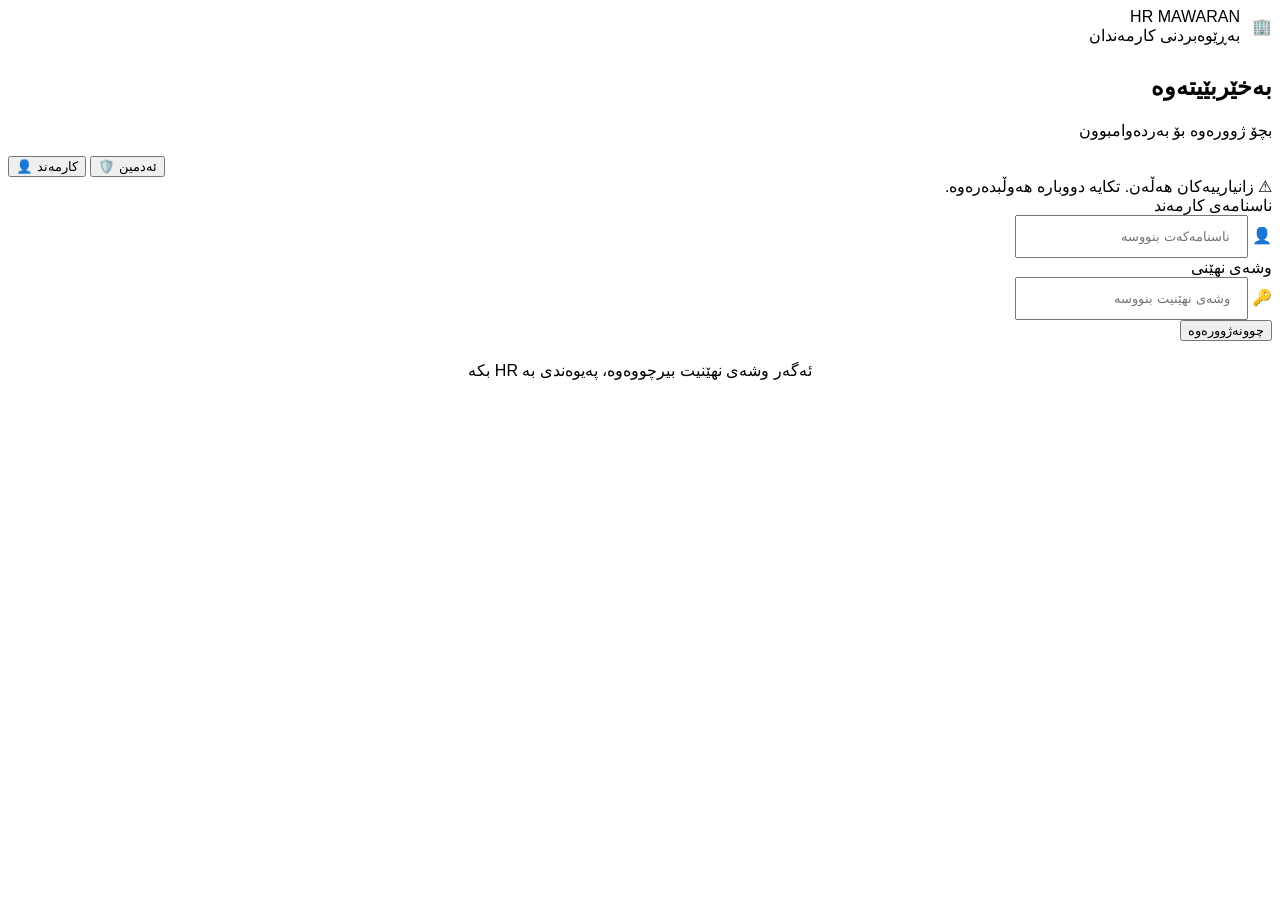
==== index.html @ 533f41a5 "Add files via upload" ====
<!DOCTYPE html>
<html lang="ckb" dir="rtl">
<head>
  <meta charset="UTF-8">
  <meta name="viewport" content="width=device-width, initial-scale=1.0">
  <title>HR MAWARAN — چوونەژوورەوە</title>
  <link rel="stylesheet" href="assets/style.css">
  <link rel="manifest" href="manifest.json">
  <meta name="theme-color" content="#f59e0b">
  <meta name="apple-mobile-web-app-capable" content="yes">
  <meta name="apple-mobile-web-app-status-bar-style" content="black-translucent">
  <meta name="apple-mobile-web-app-title" content="HR MAWARAN">
  <link rel="apple-touch-icon" href="assets/icon.png">
  <style>
    body { font-family: 'Segoe UI', Arial, sans-serif; }
    .login-container { flex-direction: row-reverse; }
    .brand-feature { flex-direction: row-reverse; }
    .input-icon-wrap .input-icon { right: auto; left: 14px; }
    .input-icon-wrap input { padding: 12px 16px 12px 44px; }
    .login-brand { text-align: right; }
    .brand-logo { flex-direction: row-reverse; }
    .brand-headline, .brand-desc { text-align: right; }
    .brand-features { align-items: flex-end; }
    .form-label { text-align: right; display: block; }
    .error-msg { flex-direction: row-reverse; }
    @media (max-width: 768px) { .login-container { flex-direction: column; } }
    .company-logo-img { height: 52px; width: auto; object-fit: contain; }
  </style>
</head>
<body>
<div class="login-page">
  <div class="login-bg"></div>
  <div class="login-grid"></div>
  <div class="login-container">

    <!-- Brand Panel -->
    <div class="login-brand">
      <div class="brand-logo" style="margin-bottom:28px">
        <img src="assets/logo.png" alt="HR MAWARAN" class="company-logo-img"
             onerror="this.style.display='none';document.getElementById('logoFallback').style.display='flex'">
        <div id="logoFallback" style="display:none;align-items:center;gap:12px">
          <div class="brand-icon">🏢</div>
          <div>
            <div class="brand-name">HR MAWARAN</div>
            <div class="brand-sub">بەڕێوەبردنی کارمەندان</div>
          </div>
        </div>
      </div>
    </div><!-- /login-brand -->

    <!-- Form Panel -->
    <div class="login-form-panel">
      <h2 class="form-title" style="text-align:right">بەخێربێیتەوە</h2>
      <p class="form-subtitle" style="text-align:right">بچۆ ژوورەوە بۆ بەردەوامبوون</p>
      <div class="role-tabs" style="direction:ltr">
        <button class="role-tab active" id="tabEmployee" onclick="switchRole('employee')">👤 کارمەند</button>
        <button class="role-tab" id="tabAdmin" onclick="switchRole('admin')">🛡️ ئەدمین</button>
      </div>
      <div class="error-msg" id="loginError">
        <span>⚠</span>
        <span id="loginErrorText">زانیارییەکان هەڵەن. تکایە دووبارە هەوڵبدەرەوە.</span>
      </div>
      <div class="form-group">
        <label class="form-label" for="loginId" id="idLabel">ناسنامەی کارمەند</label>
        <div class="input-icon-wrap">
          <span class="input-icon">👤</span>
          <input type="text" class="form-control" id="loginId" placeholder="ناسنامەکەت بنووسە" autocomplete="username">
        </div>
      </div>
      <div class="form-group">
        <label class="form-label" for="loginPassword">وشەی نهێنی</label>
        <div class="input-icon-wrap">
          <span class="input-icon">🔑</span>
          <input type="password" class="form-control" id="loginPassword" placeholder="وشەی نهێنیت بنووسە" autocomplete="current-password">
        </div>
      </div>
      <button class="btn btn-primary btn-block btn-lg" id="loginBtn" onclick="doLogin()">چوونەژوورەوە</button>
      <p class="text-muted text-sm" style="text-align:center;margin-top:20px">ئەگەر وشەی نهێنیت بیرچووەوە، پەیوەندی بە HR بکە</p>
    </div>
  </div>
</div>
<div class="toast-container" id="toastContainer"></div>
<script src="assets/script.js?v=4"></script>
<script>
  let currentRole = 'employee';
  window.addEventListener('DOMContentLoaded', () => {
    const user = Session.get();
    if (user) redirectUser(user);
    document.getElementById('loginPassword').addEventListener('keydown', e => { if (e.key === 'Enter') doLogin(); });
    document.getElementById('loginId').addEventListener('keydown', e => { if (e.key === 'Enter') doLogin(); });
  });
  function switchRole(role) {
    currentRole = role;
    document.getElementById('tabEmployee').classList.toggle('active', role === 'employee');
    document.getElementById('tabAdmin').classList.toggle('active', role === 'admin');
    document.getElementById('idLabel').textContent = role === 'admin' ? 'ناسنامەی ئەدمین' : 'ناسنامەی کارمەند';
    document.getElementById('loginId').placeholder = role === 'admin' ? 'ناسنامەی ئەدمین بنووسە' : 'ناسنامەکەت بنووسە';
    hideError();
  }
  async function doLogin() {
    const id = document.getElementById('loginId').value.trim();
    const password = document.getElementById('loginPassword').value;
    const btn = document.getElementById('loginBtn');
    hideError();
    if (!id || !password) { showError('تکایە ناسنامە و وشەی نهێنی بنووسە.'); return; }
    btn.disabled = true;
    btn.innerHTML = '<span class="spinner spinner-sm"></span> چاوەڕێبکە...';
    try {
      const res = await API.login(id, password, currentRole);
      if (res.success && res.data) {
        const user = { ...res.data, role: currentRole };
        Session.set(user);
        Toast.success('بەخێربێیتەوە!', `مەرحەبا، ${user.name || id}`);
        setTimeout(() => redirectUser(user), 600);
      } else {
        showError(res.message || 'زانیارییەکان هەڵەن. تکایە دووبارە هەوڵبدەرەوە.');
      }
    } catch (e) {
      showError('پەیوەندی سەرکەوتوو نەبوو. تکایە نێتووەرکەکەت بپشکنە.');
    } finally {
      btn.disabled = false;
      btn.innerHTML = 'چوونەژوورەوە';
    }
  }
  function redirectUser(user) { window.location.href = user.role === 'admin' ? 'admin.html' : 'attendance.html'; }
  function showError(msg) { document.getElementById('loginErrorText').textContent = msg; document.getElementById('loginError').classList.add('show'); }
  function hideError() { document.getElementById('loginError').classList.remove('show'); }
</script>
</body>
</html>
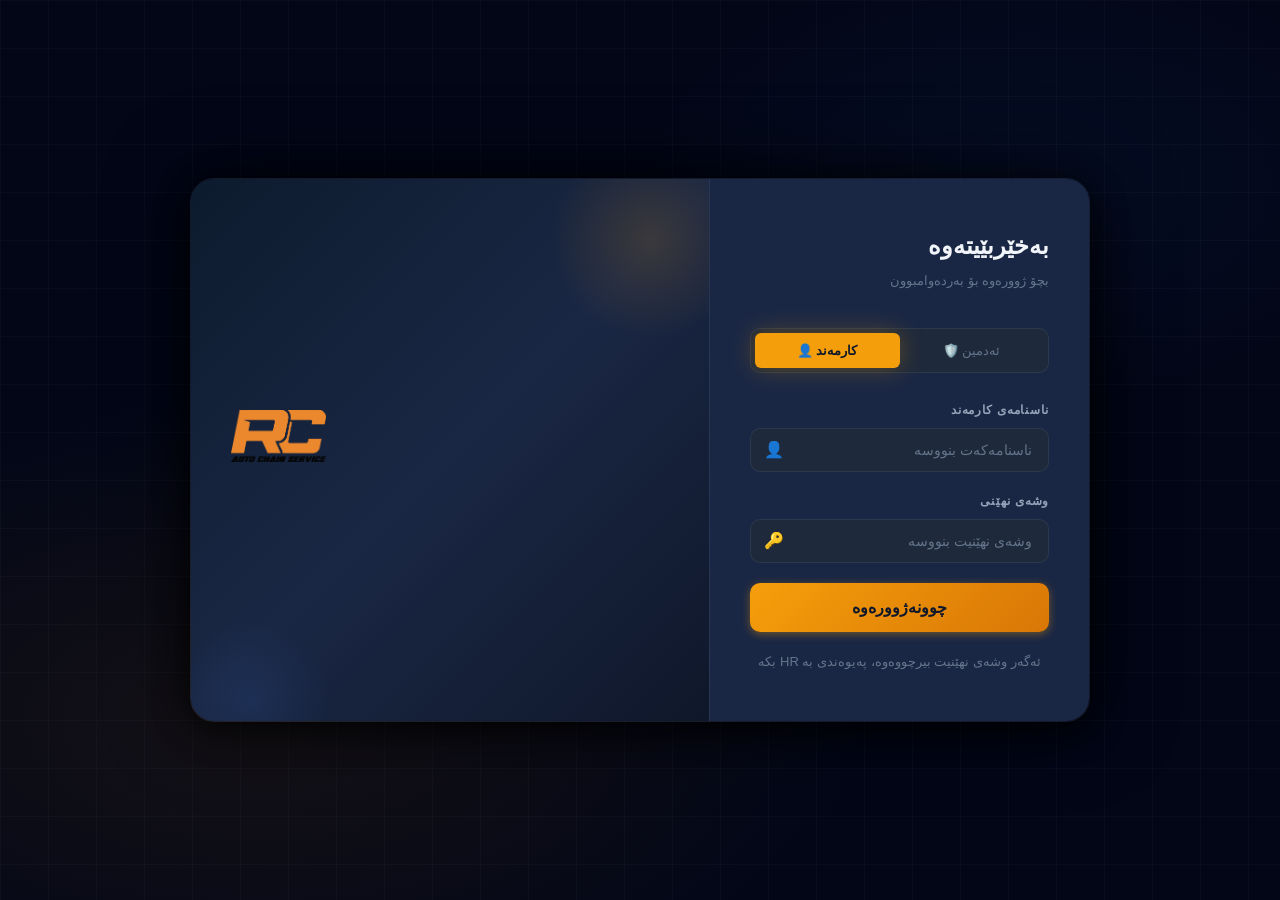
==== commit 37a57aac: "Update index.html" ====
--- a/index.html
+++ b/index.html
@@ -3,13 +3,13 @@
 <head>
   <meta charset="UTF-8">
   <meta name="viewport" content="width=device-width, initial-scale=1.0">
-  <title>HR MAWARAN — چوونەژوورەوە</title>
+  <title>HR RC — چوونەژوورەوە</title>
   <link rel="stylesheet" href="assets/style.css">
   <link rel="manifest" href="manifest.json">
   <meta name="theme-color" content="#f59e0b">
   <meta name="apple-mobile-web-app-capable" content="yes">
   <meta name="apple-mobile-web-app-status-bar-style" content="black-translucent">
-  <meta name="apple-mobile-web-app-title" content="HR MAWARAN">
+  <meta name="apple-mobile-web-app-title" content="HR RC">
   <link rel="apple-touch-icon" href="assets/icon.png">
   <style>
     body { font-family: 'Segoe UI', Arial, sans-serif; }
@@ -36,12 +36,12 @@
     <!-- Brand Panel -->
     <div class="login-brand">
       <div class="brand-logo" style="margin-bottom:28px">
-        <img src="assets/logo.png" alt="HR MAWARAN" class="company-logo-img"
+        <img src="assets/logo.png" alt="HR RC" class="company-logo-img"
              onerror="this.style.display='none';document.getElementById('logoFallback').style.display='flex'">
         <div id="logoFallback" style="display:none;align-items:center;gap:12px">
           <div class="brand-icon">🏢</div>
           <div>
-            <div class="brand-name">HR MAWARAN</div>
+            <div class="brand-name">HR RC</div>
             <div class="brand-sub">بەڕێوەبردنی کارمەندان</div>
           </div>
         </div>
--- a/assets/style.css
+++ b/assets/style.css
@@ -0,0 +1,1364 @@
+/* =====================================================
+   HR NEXUS — Main Stylesheet
+   Professional HR Management System
+   ===================================================== */
+
+/* ── Google Fonts ── */
+@import url('https://fonts.googleapis.com/css2?family=Sora:wght@300;400;500;600;700;800&family=DM+Sans:ital,wght@0,300;0,400;0,500;0,600;1,400&display=swap');
+
+/* ── CSS Variables ── */
+:root {
+  --navy-950: #020617;
+  --navy-900: #0f172a;
+  --navy-800: #1e293b;
+  --navy-700: #334155;
+  --navy-600: #475569;
+  --navy-500: #64748b;
+  --navy-400: #94a3b8;
+  --navy-300: #cbd5e1;
+  --navy-200: #e2e8f0;
+  --navy-100: #f1f5f9;
+  --navy-50:  #f8fafc;
+
+  --gold-500: #f59e0b;
+  --gold-400: #fbbf24;
+  --gold-300: #fcd34d;
+  --gold-600: #d97706;
+  --gold-100: #fef3c7;
+  --gold-50:  #fffbeb;
+
+  --emerald-500: #10b981;
+  --emerald-400: #34d399;
+  --emerald-100: #d1fae5;
+  --emerald-600: #059669;
+
+  --rose-500: #f43f5e;
+  --rose-400: #fb7185;
+  --rose-100: #ffe4e6;
+  --rose-600: #e11d48;
+
+  --blue-500: #3b82f6;
+  --blue-400: #60a5fa;
+  --blue-100: #dbeafe;
+
+  --violet-500: #8b5cf6;
+  --violet-100: #ede9fe;
+
+  /* Semantic */
+  --bg-primary:    var(--navy-900);
+  --bg-secondary:  var(--navy-800);
+  --bg-card:       #1a2744;
+  --bg-sidebar:    #0d1b2e;
+  --border-color:  rgba(148,163,184,0.12);
+  --border-hover:  rgba(245,158,11,0.4);
+  --text-primary:  #f1f5f9;
+  --text-secondary: #94a3b8;
+  --text-muted:    #64748b;
+  --accent:        var(--gold-500);
+  --accent-glow:   rgba(245,158,11,0.25);
+  --success:       var(--emerald-500);
+  --danger:        var(--rose-500);
+  --info:          var(--blue-500);
+
+  --radius-sm:  6px;
+  --radius-md:  10px;
+  --radius-lg:  16px;
+  --radius-xl:  24px;
+  --radius-full: 9999px;
+
+  --shadow-sm:  0 1px 3px rgba(0,0,0,0.4);
+  --shadow-md:  0 4px 16px rgba(0,0,0,0.5);
+  --shadow-lg:  0 8px 32px rgba(0,0,0,0.6);
+  --shadow-gold: 0 0 24px rgba(245,158,11,0.3);
+
+  --transition: all 0.22s cubic-bezier(0.4,0,0.2,1);
+  --font-display: 'Sora', sans-serif;
+  --font-body:    'DM Sans', sans-serif;
+
+  --sidebar-width: 260px;
+  --topbar-height: 64px;
+}
+
+/* ── Reset & Base ── */
+*, *::before, *::after { box-sizing: border-box; margin: 0; padding: 0; }
+html { scroll-behavior: smooth; }
+body {
+  font-family: var(--font-body);
+  background: var(--bg-primary);
+  color: var(--text-primary);
+  min-height: 100vh;
+  font-size: 15px;
+  line-height: 1.6;
+  -webkit-font-smoothing: antialiased;
+}
+a { color: inherit; text-decoration: none; }
+button, input, select, textarea {
+  font-family: var(--font-body);
+  font-size: inherit;
+}
+img { max-width: 100%; display: block; }
+ul { list-style: none; }
+
+/* ── Scrollbar ── */
+::-webkit-scrollbar { width: 6px; height: 6px; }
+::-webkit-scrollbar-track { background: var(--navy-900); }
+::-webkit-scrollbar-thumb { background: var(--navy-600); border-radius: 3px; }
+::-webkit-scrollbar-thumb:hover { background: var(--gold-500); }
+
+/* ════════════════════════════════════
+   LOGIN PAGE
+   ════════════════════════════════════ */
+.login-page {
+  min-height: 100vh;
+  display: flex;
+  align-items: center;
+  justify-content: center;
+  position: relative;
+  overflow: hidden;
+  background: var(--navy-950);
+}
+
+.login-bg {
+  position: absolute;
+  inset: 0;
+  background:
+    radial-gradient(ellipse 80% 60% at 20% 80%, rgba(245,158,11,0.08) 0%, transparent 60%),
+    radial-gradient(ellipse 60% 50% at 80% 20%, rgba(59,130,246,0.06) 0%, transparent 50%),
+    radial-gradient(ellipse 40% 40% at 50% 50%, rgba(139,92,246,0.04) 0%, transparent 60%);
+}
+
+.login-grid {
+  position: absolute;
+  inset: 0;
+  background-image:
+    linear-gradient(rgba(148,163,184,0.04) 1px, transparent 1px),
+    linear-gradient(90deg, rgba(148,163,184,0.04) 1px, transparent 1px);
+  background-size: 48px 48px;
+}
+
+.login-container {
+  position: relative;
+  z-index: 10;
+  display: flex;
+  gap: 0;
+  width: 100%;
+  max-width: 900px;
+  min-height: 540px;
+  margin: 24px;
+  border-radius: var(--radius-xl);
+  overflow: hidden;
+  box-shadow: var(--shadow-lg), 0 0 80px rgba(0,0,0,0.8);
+  border: 1px solid var(--border-color);
+  animation: loginSlideUp 0.6s cubic-bezier(0.4,0,0.2,1) both;
+}
+
+@keyframes loginSlideUp {
+  from { opacity: 0; transform: translateY(32px); }
+  to   { opacity: 1; transform: translateY(0); }
+}
+
+.login-brand {
+  flex: 1;
+  background: linear-gradient(135deg, #0d1b2e 0%, #1a2744 50%, #0f172a 100%);
+  padding: 48px 40px;
+  display: flex;
+  flex-direction: column;
+  justify-content: center;
+  position: relative;
+  overflow: hidden;
+}
+.login-brand::before {
+  content: '';
+  position: absolute;
+  top: -40px; right: -40px;
+  width: 200px; height: 200px;
+  background: radial-gradient(circle, rgba(245,158,11,0.15) 0%, transparent 70%);
+  border-radius: 50%;
+}
+.login-brand::after {
+  content: '';
+  position: absolute;
+  bottom: -60px; left: -20px;
+  width: 160px; height: 160px;
+  background: radial-gradient(circle, rgba(59,130,246,0.1) 0%, transparent 70%);
+  border-radius: 50%;
+}
+
+.brand-logo {
+  display: flex;
+  align-items: center;
+  gap: 12px;
+  margin-bottom: 48px;
+}
+.brand-icon {
+  width: 48px; height: 48px;
+  background: linear-gradient(135deg, var(--gold-500), var(--gold-600));
+  border-radius: var(--radius-md);
+  display: flex; align-items: center; justify-content: center;
+  font-size: 24px;
+  box-shadow: var(--shadow-gold);
+}
+.brand-name {
+  font-family: var(--font-display);
+  font-size: 22px;
+  font-weight: 700;
+  color: var(--text-primary);
+}
+.brand-sub {
+  font-size: 11px;
+  color: var(--text-muted);
+  letter-spacing: 0.12em;
+  text-transform: uppercase;
+}
+
+.brand-headline {
+  font-family: var(--font-display);
+  font-size: 32px;
+  font-weight: 800;
+  line-height: 1.2;
+  color: var(--text-primary);
+  margin-bottom: 16px;
+}
+.brand-headline span { color: var(--gold-500); }
+.brand-desc {
+  color: var(--text-secondary);
+  font-size: 14px;
+  max-width: 280px;
+  line-height: 1.7;
+  margin-bottom: 40px;
+}
+.brand-features {
+  display: flex;
+  flex-direction: column;
+  gap: 10px;
+}
+.brand-feature {
+  display: flex;
+  align-items: center;
+  gap: 10px;
+  font-size: 13px;
+  color: var(--text-secondary);
+}
+.brand-feature-dot {
+  width: 6px; height: 6px;
+  background: var(--gold-500);
+  border-radius: 50%;
+  flex-shrink: 0;
+}
+
+.login-form-panel {
+  width: 380px;
+  background: var(--bg-card);
+  padding: 48px 40px;
+  display: flex;
+  flex-direction: column;
+  justify-content: center;
+  border-left: 1px solid var(--border-color);
+}
+
+.form-title {
+  font-family: var(--font-display);
+  font-size: 24px;
+  font-weight: 700;
+  margin-bottom: 6px;
+  color: var(--text-primary);
+}
+.form-subtitle {
+  font-size: 13px;
+  color: var(--text-muted);
+  margin-bottom: 36px;
+}
+
+/* Role tabs */
+.role-tabs {
+  display: flex;
+  background: var(--navy-800);
+  border-radius: var(--radius-md);
+  padding: 4px;
+  margin-bottom: 28px;
+  border: 1px solid var(--border-color);
+}
+.role-tab {
+  flex: 1;
+  padding: 9px 12px;
+  border: none;
+  background: transparent;
+  color: var(--text-muted);
+  font-size: 13px;
+  font-weight: 500;
+  border-radius: var(--radius-sm);
+  cursor: pointer;
+  transition: var(--transition);
+  font-family: var(--font-body);
+}
+.role-tab.active {
+  background: var(--gold-500);
+  color: var(--navy-900);
+  font-weight: 700;
+  box-shadow: var(--shadow-gold);
+}
+
+/* Form Groups */
+.form-group {
+  margin-bottom: 20px;
+}
+.form-label {
+  display: block;
+  font-size: 12px;
+  font-weight: 600;
+  color: var(--text-secondary);
+  letter-spacing: 0.06em;
+  text-transform: uppercase;
+  margin-bottom: 8px;
+}
+.form-control {
+  width: 100%;
+  padding: 12px 16px;
+  background: var(--navy-800);
+  border: 1px solid var(--border-color);
+  border-radius: var(--radius-md);
+  color: var(--text-primary);
+  font-size: 14px;
+  transition: var(--transition);
+  outline: none;
+}
+.form-control:focus {
+  border-color: var(--gold-500);
+  background: var(--navy-700);
+  box-shadow: 0 0 0 3px var(--accent-glow);
+}
+.form-control::placeholder { color: var(--text-muted); }
+
+.input-icon-wrap {
+  position: relative;
+}
+.input-icon-wrap .form-control {
+  padding-left: 42px;
+}
+.input-icon {
+  position: absolute;
+  left: 14px;
+  top: 50%;
+  transform: translateY(-50%);
+  color: var(--text-muted);
+  font-size: 16px;
+  pointer-events: none;
+}
+
+.error-msg {
+  display: none;
+  padding: 10px 14px;
+  background: rgba(244,63,94,0.1);
+  border: 1px solid rgba(244,63,94,0.3);
+  border-radius: var(--radius-md);
+  color: var(--rose-400);
+  font-size: 13px;
+  margin-bottom: 16px;
+}
+.error-msg.show { display: flex; align-items: center; gap: 8px; }
+
+/* ════════════════════════════════════
+   BUTTONS
+   ════════════════════════════════════ */
+.btn {
+  display: inline-flex;
+  align-items: center;
+  justify-content: center;
+  gap: 8px;
+  padding: 11px 20px;
+  border: none;
+  border-radius: var(--radius-md);
+  font-family: var(--font-body);
+  font-size: 14px;
+  font-weight: 600;
+  cursor: pointer;
+  transition: var(--transition);
+  white-space: nowrap;
+  position: relative;
+  overflow: hidden;
+}
+.btn::after {
+  content: '';
+  position: absolute;
+  inset: 0;
+  background: rgba(255,255,255,0);
+  transition: background 0.15s;
+}
+.btn:hover::after { background: rgba(255,255,255,0.07); }
+.btn:active { transform: scale(0.97); }
+.btn:disabled { opacity: 0.5; cursor: not-allowed; }
+
+.btn-primary {
+  background: linear-gradient(135deg, var(--gold-500), var(--gold-600));
+  color: var(--navy-900);
+  box-shadow: 0 2px 8px rgba(245,158,11,0.4);
+  font-weight: 700;
+}
+.btn-primary:hover {
+  box-shadow: 0 4px 16px rgba(245,158,11,0.5);
+  transform: translateY(-1px);
+}
+
+.btn-secondary {
+  background: var(--navy-700);
+  color: var(--text-primary);
+  border: 1px solid var(--border-color);
+}
+.btn-secondary:hover { background: var(--navy-600); border-color: var(--gold-500); }
+
+.btn-success {
+  background: linear-gradient(135deg, var(--emerald-500), var(--emerald-600));
+  color: #fff;
+  box-shadow: 0 2px 8px rgba(16,185,129,0.3);
+}
+.btn-danger {
+  background: linear-gradient(135deg, var(--rose-500), var(--rose-600));
+  color: #fff;
+  box-shadow: 0 2px 8px rgba(244,63,94,0.3);
+}
+.btn-info {
+  background: linear-gradient(135deg, var(--blue-500), #2563eb);
+  color: #fff;
+  box-shadow: 0 2px 8px rgba(59,130,246,0.3);
+}
+.btn-ghost {
+  background: transparent;
+  color: var(--text-secondary);
+  border: 1px solid var(--border-color);
+}
+.btn-ghost:hover { color: var(--text-primary); border-color: var(--text-secondary); }
+
+.btn-sm { padding: 7px 14px; font-size: 13px; }
+.btn-lg { padding: 14px 28px; font-size: 16px; }
+.btn-block { width: 100%; }
+.btn-icon { padding: 8px; border-radius: var(--radius-sm); }
+
+/* ════════════════════════════════════
+   APP LAYOUT (Sidebar + Main)
+   ════════════════════════════════════ */
+.app-wrapper {
+  display: flex;
+  min-height: 100vh;
+}
+
+/* ── Sidebar ── */
+.sidebar {
+  width: var(--sidebar-width);
+  background: var(--bg-sidebar);
+  border-right: 1px solid var(--border-color);
+  display: flex;
+  flex-direction: column;
+  position: fixed;
+  top: 0; left: 0;
+  height: 100vh;
+  z-index: 100;
+  transition: transform 0.3s cubic-bezier(0.4,0,0.2,1);
+  overflow-y: auto;
+  overflow-x: hidden;
+}
+.sidebar-header {
+  padding: 24px 20px 20px;
+  border-bottom: 1px solid var(--border-color);
+  display: flex;
+  align-items: center;
+  gap: 12px;
+}
+.sidebar-logo-icon {
+  width: 40px; height: 40px;
+  background: linear-gradient(135deg, var(--gold-500), var(--gold-600));
+  border-radius: var(--radius-md);
+  display: flex; align-items: center; justify-content: center;
+  font-size: 20px;
+  flex-shrink: 0;
+  box-shadow: var(--shadow-gold);
+}
+.sidebar-logo-text .brand-name { font-size: 16px; margin: 0; }
+.sidebar-logo-text .brand-sub { font-size: 10px; }
+
+.sidebar-user {
+  padding: 16px 20px;
+  border-bottom: 1px solid var(--border-color);
+  margin-bottom: 8px;
+}
+.sidebar-user-name {
+  font-size: 13px;
+  font-weight: 600;
+  color: var(--text-primary);
+  white-space: nowrap;
+  overflow: hidden;
+  text-overflow: ellipsis;
+}
+.sidebar-user-role {
+  font-size: 11px;
+  color: var(--gold-500);
+  text-transform: uppercase;
+  letter-spacing: 0.08em;
+  margin-top: 2px;
+}
+
+.sidebar-nav { flex: 1; padding: 8px 12px; }
+.nav-section-label {
+  font-size: 10px;
+  font-weight: 700;
+  text-transform: uppercase;
+  letter-spacing: 0.12em;
+  color: var(--text-muted);
+  padding: 12px 8px 6px;
+}
+.nav-item {
+  display: flex;
+  align-items: center;
+  gap: 10px;
+  padding: 10px 12px;
+  border-radius: var(--radius-md);
+  color: var(--text-secondary);
+  font-size: 14px;
+  font-weight: 500;
+  cursor: pointer;
+  transition: var(--transition);
+  margin-bottom: 2px;
+  position: relative;
+}
+.nav-item:hover {
+  background: rgba(148,163,184,0.08);
+  color: var(--text-primary);
+}
+.nav-item.active {
+  background: rgba(245,158,11,0.12);
+  color: var(--gold-500);
+  font-weight: 600;
+}
+.nav-item.active::before {
+  content: '';
+  position: absolute;
+  left: 0; top: 25%; bottom: 25%;
+  width: 3px;
+  background: var(--gold-500);
+  border-radius: 2px;
+}
+.nav-icon { font-size: 18px; flex-shrink: 0; width: 20px; text-align: center; }
+.nav-badge {
+  margin-left: auto;
+  background: var(--gold-500);
+  color: var(--navy-900);
+  font-size: 10px;
+  font-weight: 700;
+  padding: 2px 7px;
+  border-radius: var(--radius-full);
+}
+
+.sidebar-footer {
+  padding: 16px 12px;
+  border-top: 1px solid var(--border-color);
+}
+
+/* ── Main Content ── */
+.main-content {
+  flex: 1;
+  margin-left: var(--sidebar-width);
+  display: flex;
+  flex-direction: column;
+  min-height: 100vh;
+}
+
+/* ── Topbar ── */
+.topbar {
+  height: var(--topbar-height);
+  background: var(--bg-secondary);
+  border-bottom: 1px solid var(--border-color);
+  display: flex;
+  align-items: center;
+  padding: 0 28px;
+  gap: 16px;
+  position: sticky;
+  top: 0;
+  z-index: 50;
+}
+.topbar-hamburger {
+  display: none;
+  background: none;
+  border: none;
+  color: var(--text-secondary);
+  font-size: 22px;
+  cursor: pointer;
+  padding: 4px;
+}
+.topbar-title {
+  font-family: var(--font-display);
+  font-size: 18px;
+  font-weight: 700;
+  color: var(--text-primary);
+}
+.topbar-spacer { flex: 1; }
+.topbar-date {
+  font-size: 13px;
+  color: var(--text-muted);
+}
+.topbar-avatar {
+  width: 36px; height: 36px;
+  background: linear-gradient(135deg, var(--gold-500), var(--gold-600));
+  border-radius: 50%;
+  display: flex; align-items: center; justify-content: center;
+  font-size: 14px;
+  font-weight: 700;
+  color: var(--navy-900);
+  cursor: pointer;
+  flex-shrink: 0;
+}
+
+/* ── Page Content ── */
+.page-content {
+  flex: 1;
+  padding: 28px;
+  animation: pageIn 0.3s ease both;
+}
+@keyframes pageIn {
+  from { opacity: 0; transform: translateY(12px); }
+  to   { opacity: 1; transform: translateY(0); }
+}
+
+.page-header {
+  margin-bottom: 28px;
+}
+.page-title {
+  font-family: var(--font-display);
+  font-size: 26px;
+  font-weight: 800;
+  color: var(--text-primary);
+  margin-bottom: 4px;
+}
+.page-subtitle {
+  font-size: 14px;
+  color: var(--text-muted);
+}
+
+/* ════════════════════════════════════
+   CARDS
+   ════════════════════════════════════ */
+.card {
+  background: var(--bg-card);
+  border: 1px solid var(--border-color);
+  border-radius: var(--radius-lg);
+  padding: 24px;
+  transition: var(--transition);
+}
+.card:hover {
+  border-color: rgba(245,158,11,0.2);
+  box-shadow: 0 4px 20px rgba(0,0,0,0.3);
+}
+.card-header {
+  display: flex;
+  align-items: center;
+  justify-content: space-between;
+  margin-bottom: 20px;
+  gap: 12px;
+}
+.card-title {
+  font-family: var(--font-display);
+  font-size: 15px;
+  font-weight: 700;
+  color: var(--text-primary);
+  display: flex;
+  align-items: center;
+  gap: 8px;
+}
+.card-title-icon {
+  width: 32px; height: 32px;
+  border-radius: var(--radius-sm);
+  display: flex; align-items: center; justify-content: center;
+  font-size: 16px;
+}
+.card-title-icon.gold  { background: rgba(245,158,11,0.15); color: var(--gold-500); }
+.card-title-icon.green { background: rgba(16,185,129,0.15); color: var(--emerald-500); }
+.card-title-icon.blue  { background: rgba(59,130,246,0.15); color: var(--blue-500); }
+.card-title-icon.rose  { background: rgba(244,63,94,0.15);  color: var(--rose-500); }
+.card-title-icon.violet{ background: rgba(139,92,246,0.15); color: var(--violet-500); }
+
+/* ── Stat Cards ── */
+.stats-grid {
+  display: grid;
+  grid-template-columns: repeat(auto-fit, minmax(200px, 1fr));
+  gap: 16px;
+  margin-bottom: 28px;
+}
+.stat-card {
+  background: var(--bg-card);
+  border: 1px solid var(--border-color);
+  border-radius: var(--radius-lg);
+  padding: 20px 22px;
+  display: flex;
+  align-items: flex-start;
+  justify-content: space-between;
+  transition: var(--transition);
+  position: relative;
+  overflow: hidden;
+}
+.stat-card::before {
+  content: '';
+  position: absolute;
+  top: 0; left: 0; right: 0;
+  height: 2px;
+}
+.stat-card.gold::before   { background: var(--gold-500); }
+.stat-card.green::before  { background: var(--emerald-500); }
+.stat-card.blue::before   { background: var(--blue-500); }
+.stat-card.rose::before   { background: var(--rose-500); }
+.stat-card.violet::before { background: var(--violet-500); }
+
+.stat-card:hover {
+  transform: translateY(-2px);
+  box-shadow: var(--shadow-md);
+  border-color: rgba(245,158,11,0.2);
+}
+.stat-info { flex: 1; }
+.stat-label {
+  font-size: 12px;
+  font-weight: 600;
+  text-transform: uppercase;
+  letter-spacing: 0.08em;
+  color: var(--text-muted);
+  margin-bottom: 8px;
+}
+.stat-value {
+  font-family: var(--font-display);
+  font-size: 28px;
+  font-weight: 800;
+  color: var(--text-primary);
+  line-height: 1;
+}
+.stat-sub {
+  font-size: 12px;
+  color: var(--text-muted);
+  margin-top: 4px;
+}
+.stat-icon {
+  width: 44px; height: 44px;
+  border-radius: var(--radius-md);
+  display: flex; align-items: center; justify-content: center;
+  font-size: 22px;
+}
+.stat-icon.gold   { background: rgba(245,158,11,0.15);  color: var(--gold-500); }
+.stat-icon.green  { background: rgba(16,185,129,0.15);  color: var(--emerald-500); }
+.stat-icon.blue   { background: rgba(59,130,246,0.15);  color: var(--blue-500); }
+.stat-icon.rose   { background: rgba(244,63,94,0.15);   color: var(--rose-500); }
+.stat-icon.violet { background: rgba(139,92,246,0.15);  color: var(--violet-500); }
+
+/* ════════════════════════════════════
+   TABLES
+   ════════════════════════════════════ */
+.table-wrapper {
+  overflow-x: auto;
+  border-radius: var(--radius-lg);
+  border: 1px solid var(--border-color);
+}
+table {
+  width: 100%;
+  border-collapse: collapse;
+  font-size: 14px;
+}
+thead th {
+  background: var(--navy-800);
+  color: var(--text-muted);
+  font-size: 11px;
+  font-weight: 700;
+  text-transform: uppercase;
+  letter-spacing: 0.1em;
+  padding: 12px 16px;
+  text-align: left;
+  border-bottom: 1px solid var(--border-color);
+  white-space: nowrap;
+}
+tbody tr {
+  border-bottom: 1px solid rgba(148,163,184,0.07);
+  transition: background 0.15s;
+}
+tbody tr:last-child { border-bottom: none; }
+tbody tr:hover { background: rgba(148,163,184,0.04); }
+tbody td {
+  padding: 13px 16px;
+  color: var(--text-secondary);
+  vertical-align: middle;
+}
+tbody td.bold { color: var(--text-primary); font-weight: 600; }
+
+/* ── Badges ── */
+.badge {
+  display: inline-flex;
+  align-items: center;
+  gap: 5px;
+  padding: 3px 10px;
+  border-radius: var(--radius-full);
+  font-size: 11px;
+  font-weight: 700;
+  text-transform: uppercase;
+  letter-spacing: 0.06em;
+}
+.badge-gold    { background: rgba(245,158,11,0.15);  color: var(--gold-400); }
+.badge-green   { background: rgba(16,185,129,0.15);  color: var(--emerald-400); }
+.badge-blue    { background: rgba(59,130,246,0.15);  color: var(--blue-400); }
+.badge-rose    { background: rgba(244,63,94,0.15);   color: var(--rose-400); }
+.badge-violet  { background: rgba(139,92,246,0.15);  color: var(--violet-500); }
+.badge-muted   { background: rgba(148,163,184,0.1);  color: var(--text-muted); }
+
+/* ════════════════════════════════════
+   PROFILE PAGE
+   ════════════════════════════════════ */
+.profile-hero {
+  background: linear-gradient(135deg, var(--bg-card), #1a2744);
+  border: 1px solid var(--border-color);
+  border-radius: var(--radius-xl);
+  padding: 32px;
+  display: flex;
+  align-items: center;
+  gap: 28px;
+  margin-bottom: 24px;
+  position: relative;
+  overflow: hidden;
+}
+.profile-hero::before {
+  content: '';
+  position: absolute;
+  top: -60px; right: -60px;
+  width: 240px; height: 240px;
+  background: radial-gradient(circle, rgba(245,158,11,0.08) 0%, transparent 70%);
+  border-radius: 50%;
+}
+.profile-avatar {
+  width: 88px; height: 88px;
+  background: linear-gradient(135deg, var(--gold-500), var(--gold-600));
+  border-radius: 50%;
+  display: flex; align-items: center; justify-content: center;
+  font-family: var(--font-display);
+  font-size: 32px;
+  font-weight: 800;
+  color: var(--navy-900);
+  flex-shrink: 0;
+  border: 3px solid rgba(245,158,11,0.3);
+  box-shadow: 0 0 32px rgba(245,158,11,0.2);
+}
+.profile-info .profile-name {
+  font-family: var(--font-display);
+  font-size: 24px;
+  font-weight: 800;
+  color: var(--text-primary);
+  margin-bottom: 4px;
+}
+.profile-info .profile-pos {
+  font-size: 14px;
+  color: var(--gold-500);
+  font-weight: 600;
+  margin-bottom: 12px;
+}
+.profile-tags { display: flex; gap: 8px; flex-wrap: wrap; }
+
+.profile-grid {
+  display: grid;
+  grid-template-columns: repeat(auto-fit, minmax(280px, 1fr));
+  gap: 16px;
+}
+.profile-field {
+  display: flex;
+  align-items: flex-start;
+  gap: 14px;
+  padding: 16px;
+  background: var(--navy-800);
+  border-radius: var(--radius-md);
+  border: 1px solid var(--border-color);
+}
+.field-icon {
+  width: 36px; height: 36px;
+  background: rgba(245,158,11,0.1);
+  border-radius: var(--radius-sm);
+  display: flex; align-items: center; justify-content: center;
+  font-size: 16px;
+  color: var(--gold-500);
+  flex-shrink: 0;
+}
+.field-label {
+  font-size: 11px;
+  text-transform: uppercase;
+  letter-spacing: 0.08em;
+  color: var(--text-muted);
+  font-weight: 700;
+  margin-bottom: 3px;
+}
+.field-value {
+  font-size: 14px;
+  font-weight: 600;
+  color: var(--text-primary);
+}
+
+/* ════════════════════════════════════
+   ATTENDANCE PAGE
+   ════════════════════════════════════ */
+.attendance-clock {
+  background: linear-gradient(135deg, #0d1b2e, #1a2744);
+  border: 1px solid var(--border-color);
+  border-radius: var(--radius-xl);
+  padding: 40px;
+  text-align: center;
+  margin-bottom: 24px;
+  position: relative;
+  overflow: hidden;
+}
+.attendance-clock::before {
+  content: '';
+  position: absolute;
+  inset: 0;
+  background: radial-gradient(circle at 50% 0%, rgba(245,158,11,0.06) 0%, transparent 60%);
+}
+.clock-display {
+  font-family: var(--font-display);
+  font-size: 64px;
+  font-weight: 800;
+  color: var(--text-primary);
+  letter-spacing: -2px;
+  margin-bottom: 4px;
+  position: relative;
+}
+.clock-date {
+  font-size: 15px;
+  color: var(--text-muted);
+  margin-bottom: 28px;
+  position: relative;
+}
+.attendance-actions {
+  display: flex;
+  gap: 16px;
+  justify-content: center;
+  flex-wrap: wrap;
+  position: relative;
+}
+.clock-btn {
+  padding: 14px 36px;
+  font-size: 15px;
+  font-weight: 700;
+  border-radius: var(--radius-full);
+  min-width: 160px;
+}
+.status-indicator {
+  display: inline-flex;
+  align-items: center;
+  gap: 8px;
+  padding: 8px 16px;
+  background: var(--navy-800);
+  border-radius: var(--radius-full);
+  font-size: 13px;
+  color: var(--text-secondary);
+  margin-top: 20px;
+  border: 1px solid var(--border-color);
+  position: relative;
+}
+.status-dot {
+  width: 8px; height: 8px;
+  border-radius: 50%;
+  background: var(--text-muted);
+}
+.status-dot.checked-in {
+  background: var(--emerald-500);
+  box-shadow: 0 0 8px var(--emerald-500);
+  animation: pulse 2s infinite;
+}
+@keyframes pulse {
+  0%, 100% { opacity: 1; transform: scale(1); }
+  50%       { opacity: 0.6; transform: scale(1.2); }
+}
+
+/* ════════════════════════════════════
+   ANNOUNCEMENTS
+   ════════════════════════════════════ */
+.announcement-card {
+  background: var(--bg-card);
+  border: 1px solid var(--border-color);
+  border-radius: var(--radius-lg);
+  padding: 22px 24px;
+  margin-bottom: 14px;
+  position: relative;
+  overflow: hidden;
+  transition: var(--transition);
+  border-left: 3px solid var(--gold-500);
+}
+.announcement-card:hover {
+  border-color: var(--gold-500);
+  box-shadow: var(--shadow-md);
+  transform: translateX(3px);
+}
+.announcement-title {
+  font-family: var(--font-display);
+  font-size: 16px;
+  font-weight: 700;
+  color: var(--text-primary);
+  margin-bottom: 8px;
+}
+.announcement-body {
+  font-size: 14px;
+  color: var(--text-secondary);
+  line-height: 1.7;
+  margin-bottom: 12px;
+}
+.announcement-meta {
+  font-size: 12px;
+  color: var(--text-muted);
+  display: flex;
+  align-items: center;
+  gap: 6px;
+}
+
+/* ════════════════════════════════════
+   SALARY
+   ════════════════════════════════════ */
+.salary-summary {
+  display: grid;
+  grid-template-columns: repeat(auto-fit, minmax(220px, 1fr));
+  gap: 16px;
+  margin-bottom: 24px;
+}
+.salary-card {
+  background: var(--bg-card);
+  border: 1px solid var(--border-color);
+  border-radius: var(--radius-lg);
+  padding: 22px;
+  text-align: center;
+}
+.salary-amount {
+  font-family: var(--font-display);
+  font-size: 30px;
+  font-weight: 800;
+  margin-bottom: 6px;
+}
+.salary-amount.positive { color: var(--emerald-400); }
+.salary-amount.negative { color: var(--rose-400); }
+.salary-amount.neutral  { color: var(--gold-400); }
+.salary-label {
+  font-size: 12px;
+  font-weight: 600;
+  text-transform: uppercase;
+  letter-spacing: 0.08em;
+  color: var(--text-muted);
+}
+
+/* ════════════════════════════════════
+   MODAL
+   ════════════════════════════════════ */
+.modal-overlay {
+  position: fixed;
+  inset: 0;
+  background: rgba(2,6,23,0.85);
+  backdrop-filter: blur(4px);
+  z-index: 1000;
+  display: flex;
+  align-items: center;
+  justify-content: center;
+  padding: 20px;
+  animation: fadeIn 0.2s ease;
+}
+@keyframes fadeIn { from { opacity: 0; } to { opacity: 1; } }
+
+.modal {
+  background: var(--bg-card);
+  border: 1px solid var(--border-color);
+  border-radius: var(--radius-xl);
+  padding: 32px;
+  width: 100%;
+  max-width: 520px;
+  max-height: 90vh;
+  overflow-y: auto;
+  box-shadow: var(--shadow-lg);
+  animation: modalIn 0.3s cubic-bezier(0.34,1.56,0.64,1);
+}
+.modal-lg { max-width: 700px; }
+
+@keyframes modalIn {
+  from { opacity: 0; transform: scale(0.92) translateY(12px); }
+  to   { opacity: 1; transform: scale(1) translateY(0); }
+}
+.modal-header {
+  display: flex;
+  align-items: center;
+  justify-content: space-between;
+  margin-bottom: 24px;
+}
+.modal-title {
+  font-family: var(--font-display);
+  font-size: 18px;
+  font-weight: 800;
+  color: var(--text-primary);
+}
+.modal-close {
+  width: 32px; height: 32px;
+  background: var(--navy-700);
+  border: 1px solid var(--border-color);
+  border-radius: var(--radius-sm);
+  color: var(--text-muted);
+  font-size: 18px;
+  cursor: pointer;
+  display: flex; align-items: center; justify-content: center;
+  transition: var(--transition);
+}
+.modal-close:hover { color: var(--rose-400); border-color: var(--rose-400); }
+.modal-footer {
+  display: flex;
+  justify-content: flex-end;
+  gap: 10px;
+  margin-top: 24px;
+  padding-top: 20px;
+  border-top: 1px solid var(--border-color);
+}
+
+/* ════════════════════════════════════
+   FORMS (shared)
+   ════════════════════════════════════ */
+.form-row {
+  display: grid;
+  grid-template-columns: 1fr 1fr;
+  gap: 16px;
+}
+.form-row-3 {
+  display: grid;
+  grid-template-columns: 1fr 1fr 1fr;
+  gap: 16px;
+}
+select.form-control {
+  cursor: pointer;
+  background-image: url("data:image/svg+xml,%3Csvg xmlns='http://www.w3.org/2000/svg' width='12' height='8' fill='none'%3E%3Cpath d='M1 1l5 5 5-5' stroke='%2394a3b8' stroke-width='2' stroke-linecap='round'/%3E%3C/svg%3E");
+  background-repeat: no-repeat;
+  background-position: right 14px center;
+  appearance: none;
+  padding-right: 36px;
+}
+textarea.form-control { resize: vertical; min-height: 90px; }
+
+/* Filter bar */
+.filter-bar {
+  display: flex;
+  gap: 10px;
+  flex-wrap: wrap;
+  align-items: center;
+  margin-bottom: 18px;
+}
+.filter-bar .form-control {
+  flex: 1;
+  min-width: 140px;
+  max-width: 200px;
+}
+.search-input {
+  flex: 1 !important;
+  max-width: 300px !important;
+  padding-left: 38px !important;
+}
+.search-wrap { position: relative; display: flex; align-items: center; }
+.search-icon {
+  position: absolute;
+  left: 12px;
+  color: var(--text-muted);
+  font-size: 15px;
+  pointer-events: none;
+}
+
+/* ════════════════════════════════════
+   LOADING
+   ════════════════════════════════════ */
+.loading-overlay {
+  position: fixed;
+  inset: 0;
+  background: rgba(2,6,23,0.9);
+  display: flex;
+  flex-direction: column;
+  align-items: center;
+  justify-content: center;
+  z-index: 9999;
+}
+.spinner {
+  width: 44px; height: 44px;
+  border: 3px solid rgba(245,158,11,0.2);
+  border-top-color: var(--gold-500);
+  border-radius: 50%;
+  animation: spin 0.7s linear infinite;
+  margin-bottom: 12px;
+}
+.spinner-sm {
+  width: 18px; height: 18px;
+  border-width: 2px;
+  display: inline-block;
+}
+@keyframes spin { to { transform: rotate(360deg); } }
+.loading-text {
+  font-size: 13px;
+  color: var(--text-muted);
+  font-weight: 500;
+}
+
+/* inline loader inside table/cards */
+.loading-rows {
+  text-align: center;
+  padding: 40px;
+  color: var(--text-muted);
+  font-size: 14px;
+}
+
+/* ════════════════════════════════════
+   TOAST NOTIFICATIONS
+   ════════════════════════════════════ */
+.toast-container {
+  position: fixed;
+  top: 20px; right: 20px;
+  z-index: 10000;
+  display: flex;
+  flex-direction: column;
+  gap: 8px;
+  max-width: 340px;
+}
+.toast {
+  display: flex;
+  align-items: flex-start;
+  gap: 12px;
+  padding: 14px 16px;
+  background: var(--bg-card);
+  border: 1px solid var(--border-color);
+  border-radius: var(--radius-md);
+  box-shadow: var(--shadow-lg);
+  animation: toastIn 0.3s cubic-bezier(0.34,1.56,0.64,1);
+  border-left: 3px solid;
+}
+.toast.success { border-left-color: var(--emerald-500); }
+.toast.error   { border-left-color: var(--rose-500); }
+.toast.info    { border-left-color: var(--blue-500); }
+.toast.warning { border-left-color: var(--gold-500); }
+@keyframes toastIn {
+  from { opacity: 0; transform: translateX(20px) scale(0.95); }
+  to   { opacity: 1; transform: translateX(0) scale(1); }
+}
+.toast-icon { font-size: 18px; flex-shrink: 0; }
+.toast.success .toast-icon { color: var(--emerald-400); }
+.toast.error   .toast-icon { color: var(--rose-400); }
+.toast.info    .toast-icon { color: var(--blue-400); }
+.toast.warning .toast-icon { color: var(--gold-400); }
+.toast-title { font-size: 13px; font-weight: 700; color: var(--text-primary); margin-bottom: 2px; }
+.toast-body  { font-size: 12px; color: var(--text-muted); }
+.toast-dismiss {
+  margin-left: auto;
+  background: none;
+  border: none;
+  color: var(--text-muted);
+  cursor: pointer;
+  font-size: 16px;
+  padding: 0;
+  line-height: 1;
+  flex-shrink: 0;
+}
+
+/* ════════════════════════════════════
+   EMPTY STATE
+   ════════════════════════════════════ */
+.empty-state {
+  text-align: center;
+  padding: 60px 20px;
+  color: var(--text-muted);
+}
+.empty-icon { font-size: 48px; margin-bottom: 12px; opacity: 0.4; }
+.empty-title { font-size: 16px; font-weight: 600; color: var(--text-secondary); margin-bottom: 6px; }
+.empty-desc { font-size: 13px; }
+
+/* ════════════════════════════════════
+   ADMIN — SIDEBAR TABS
+   ════════════════════════════════════ */
+.admin-tab-content { display: none; }
+.admin-tab-content.active { display: block; animation: pageIn 0.25s ease both; }
+
+/* ════════════════════════════════════
+   MOBILE / RESPONSIVE
+   ════════════════════════════════════ */
+.sidebar-overlay {
+  display: none;
+  position: fixed;
+  inset: 0;
+  background: rgba(0,0,0,0.6);
+  z-index: 99;
+}
+
+@media (max-width: 1024px) {
+  .form-row-3 { grid-template-columns: 1fr 1fr; }
+}
+
+@media (max-width: 768px) {
+  :root { --sidebar-width: 260px; }
+
+  .sidebar {
+    transform: translateX(-100%);
+  }
+  .sidebar.open {
+    transform: translateX(0);
+    box-shadow: var(--shadow-lg);
+  }
+  .sidebar-overlay.show { display: block; }
+
+  .main-content { margin-left: 0; }
+  .topbar-hamburger { display: flex; }
+
+  .page-content { padding: 16px; }
+  .topbar { padding: 0 16px; }
+
+  .login-container { flex-direction: column; max-width: 420px; min-height: auto; }
+  .login-brand { padding: 32px 28px; }
+  .brand-headline { font-size: 24px; }
+  .login-form-panel { width: 100%; padding: 32px 28px; }
+
+  .form-row   { grid-template-columns: 1fr; }
+  .form-row-3 { grid-template-columns: 1fr; }
+
+  .stats-grid { grid-template-columns: 1fr 1fr; }
+  .salary-summary { grid-template-columns: 1fr; }
+
+  .attendance-clock { padding: 28px 20px; }
+  .clock-display { font-size: 44px; }
+
+  .profile-hero { flex-direction: column; text-align: center; }
+  .profile-tags { justify-content: center; }
+
+  .filter-bar { flex-direction: column; align-items: stretch; }
+  .filter-bar .form-control, .search-input { max-width: 100%; }
+
+  .modal { padding: 24px 20px; margin: 12px; }
+}
+
+@media (max-width: 480px) {
+  .stats-grid { grid-template-columns: 1fr; }
+  .clock-display { font-size: 36px; }
+  .attendance-actions { flex-direction: column; align-items: center; }
+  .clock-btn { width: 100%; }
+  table { font-size: 13px; }
+  thead th, tbody td { padding: 10px 12px; }
+}
+
+/* ════════════════════════════════════
+   UTILITY CLASSES
+   ════════════════════════════════════ */
+.text-gold    { color: var(--gold-400); }
+.text-green   { color: var(--emerald-400); }
+.text-red     { color: var(--rose-400); }
+.text-blue    { color: var(--blue-400); }
+.text-muted   { color: var(--text-muted); }
+.text-sm      { font-size: 13px; }
+.text-xs      { font-size: 11px; }
+.font-bold    { font-weight: 700; }
+.font-display { font-family: var(--font-display); }
+.flex         { display: flex; }
+.flex-col     { flex-direction: column; }
+.items-center { align-items: center; }
+.justify-between { justify-content: space-between; }
+.gap-8  { gap: 8px; }
+.gap-12 { gap: 12px; }
+.gap-16 { gap: 16px; }
+.mb-0  { margin-bottom: 0; }
+.mb-16 { margin-bottom: 16px; }
+.mb-24 { margin-bottom: 24px; }
+.mt-12 { margin-top: 12px; }
+.mt-16 { margin-top: 16px; }
+.w-full { width: 100%; }
+.hidden { display: none !important; }
+.truncate { overflow: hidden; white-space: nowrap; text-overflow: ellipsis; }
+.divider {
+  border: none;
+  border-top: 1px solid var(--border-color);
+  margin: 20px 0;
+}
